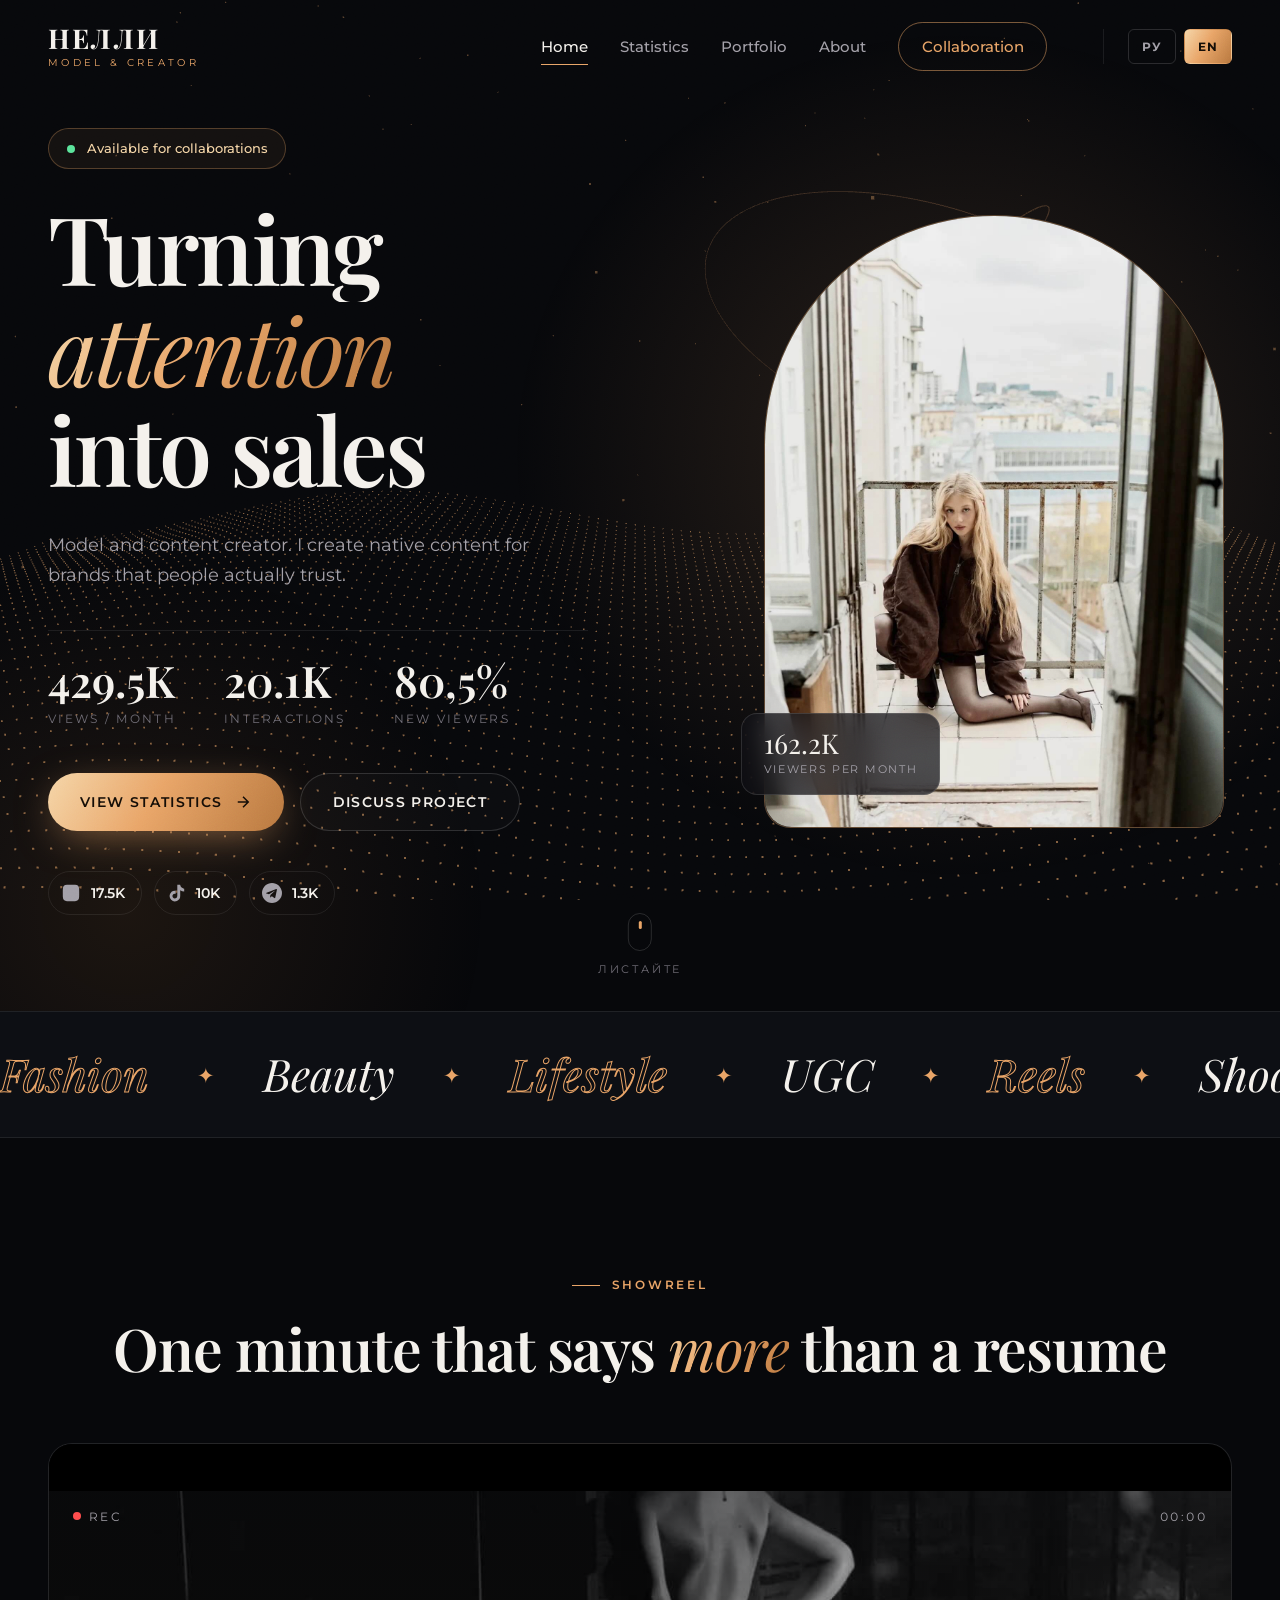
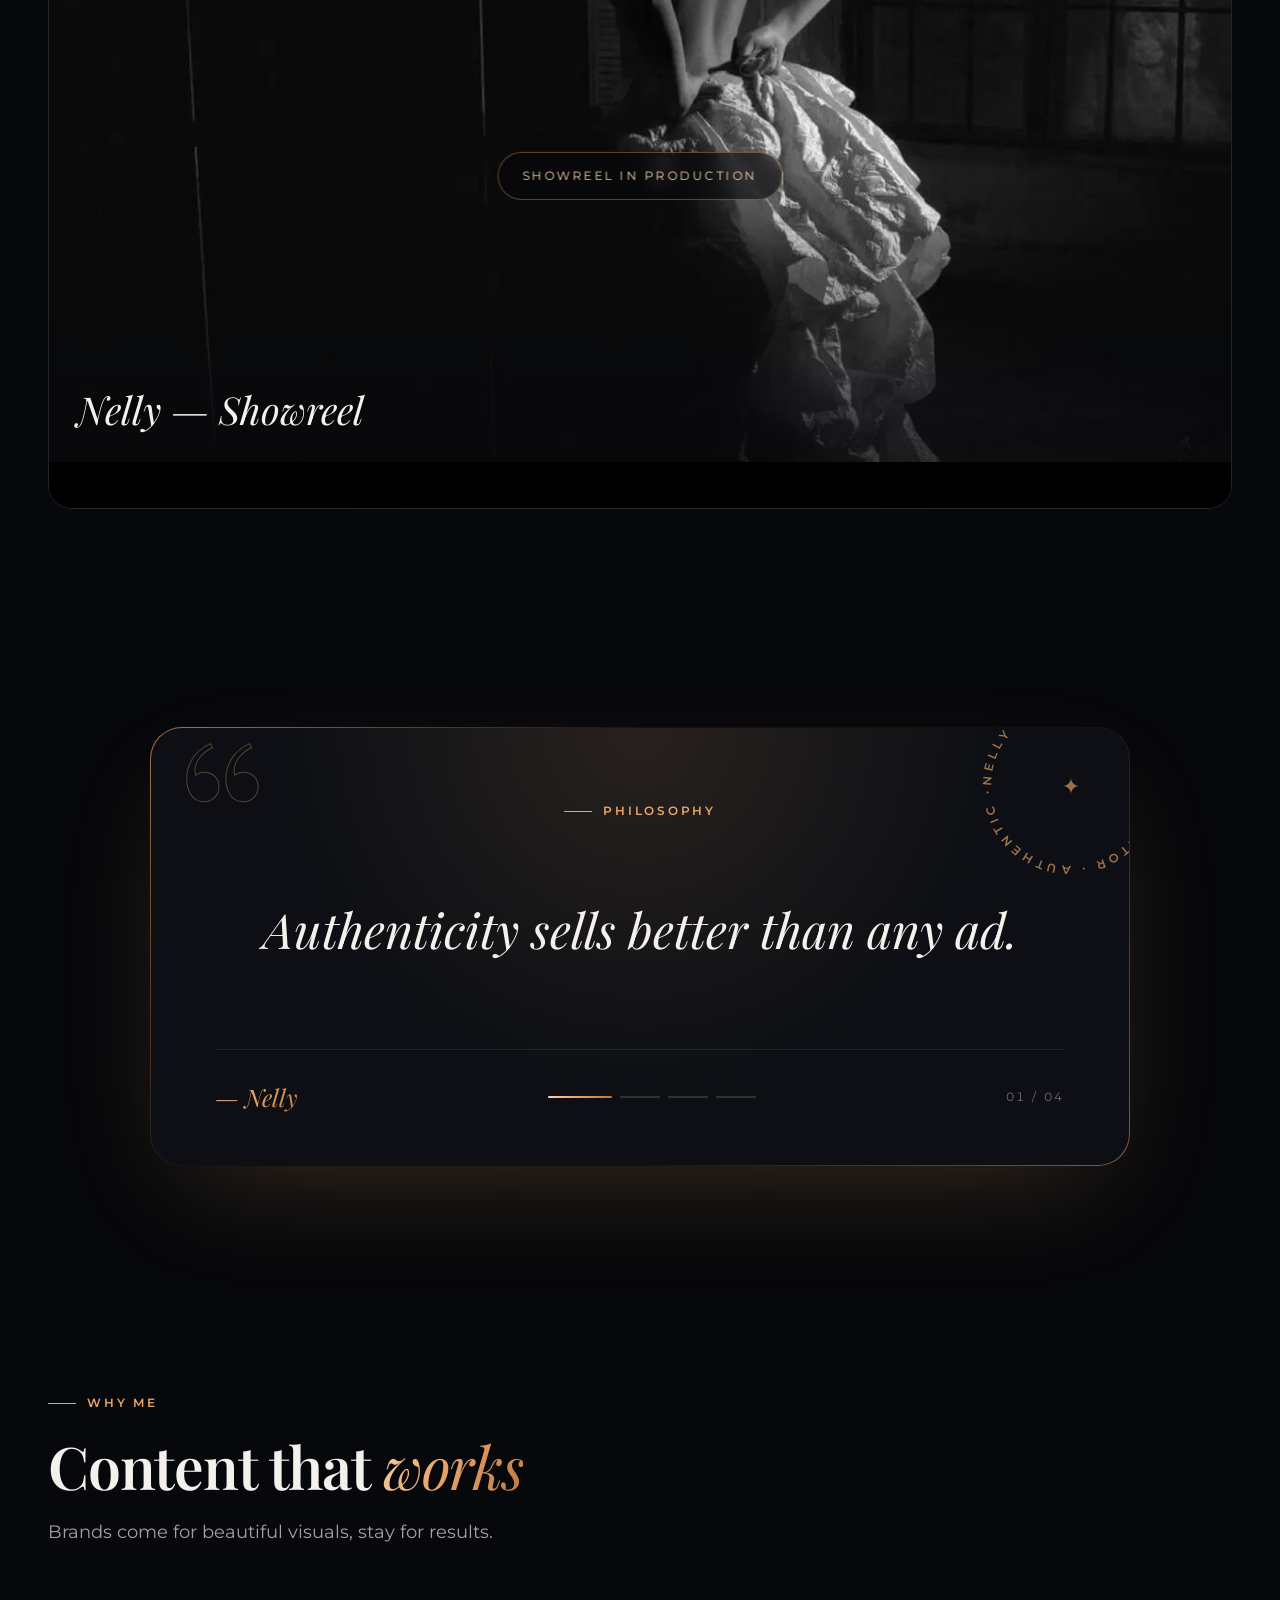
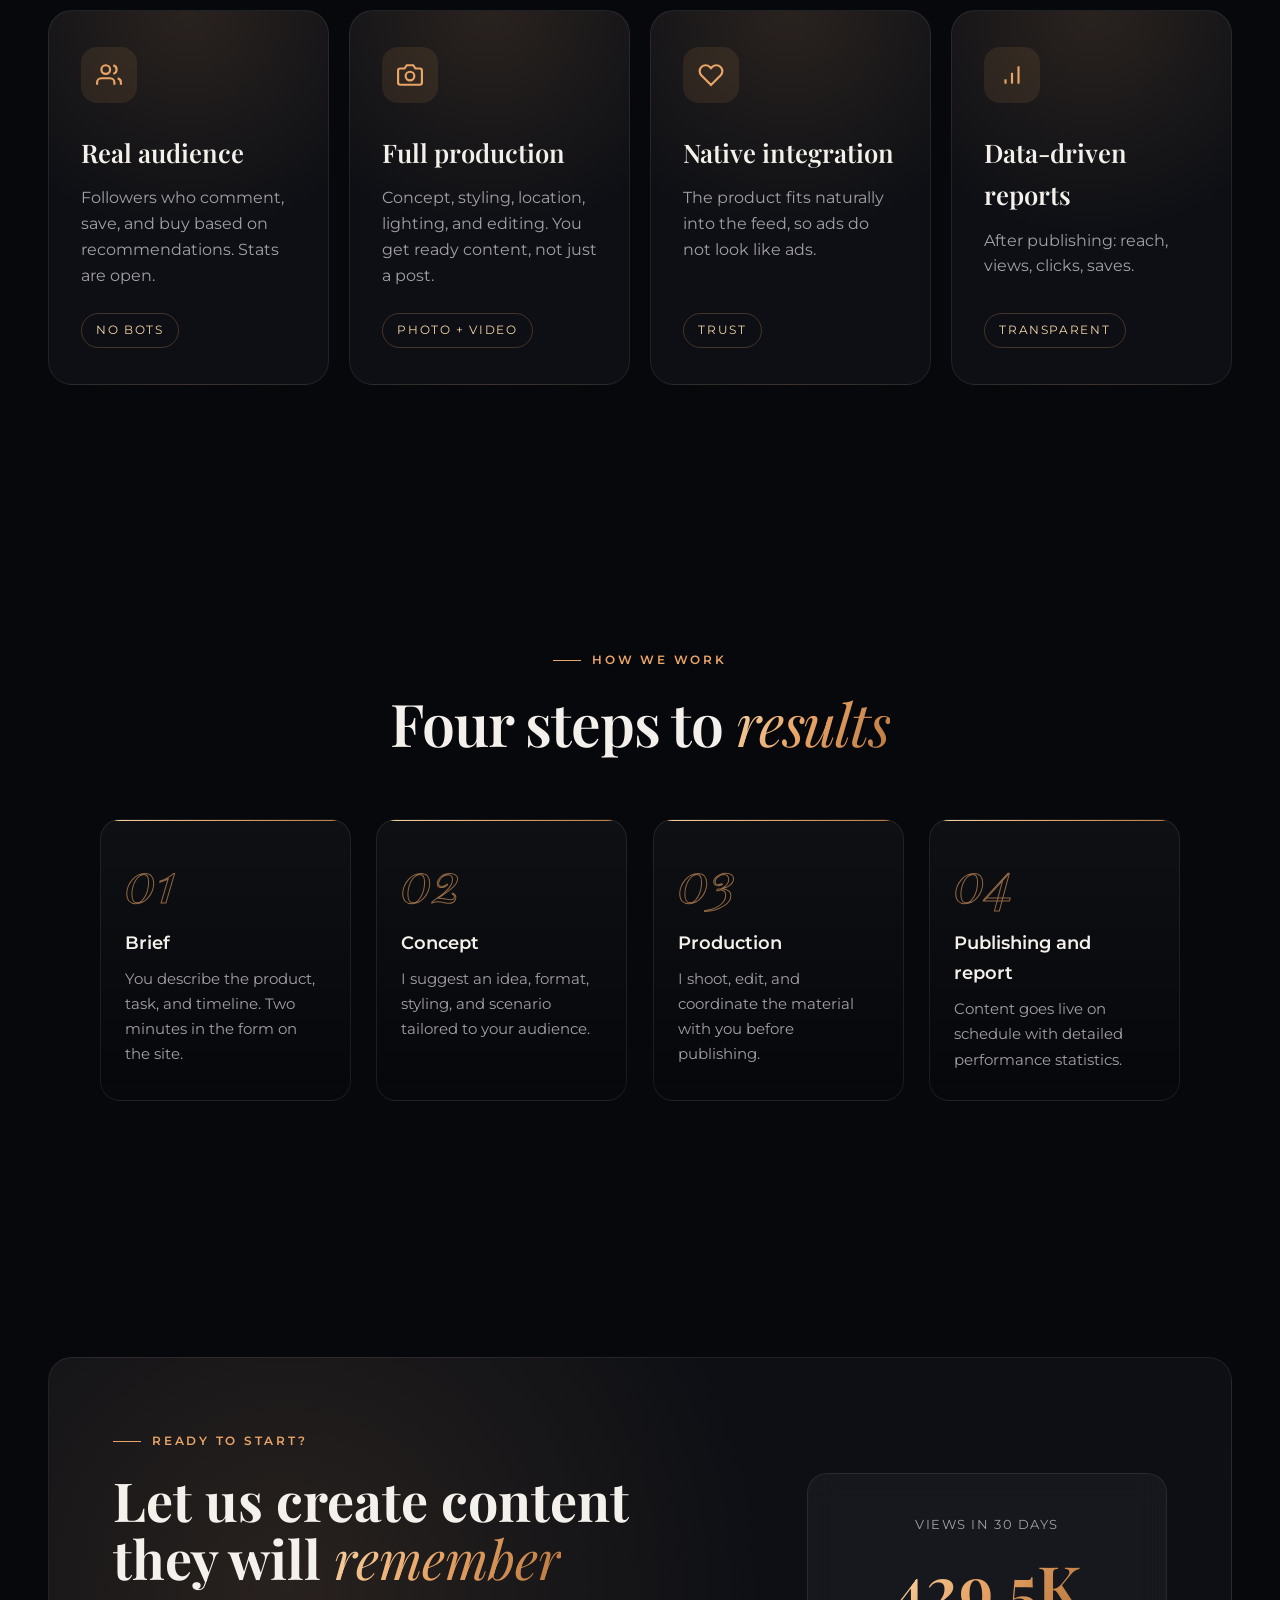
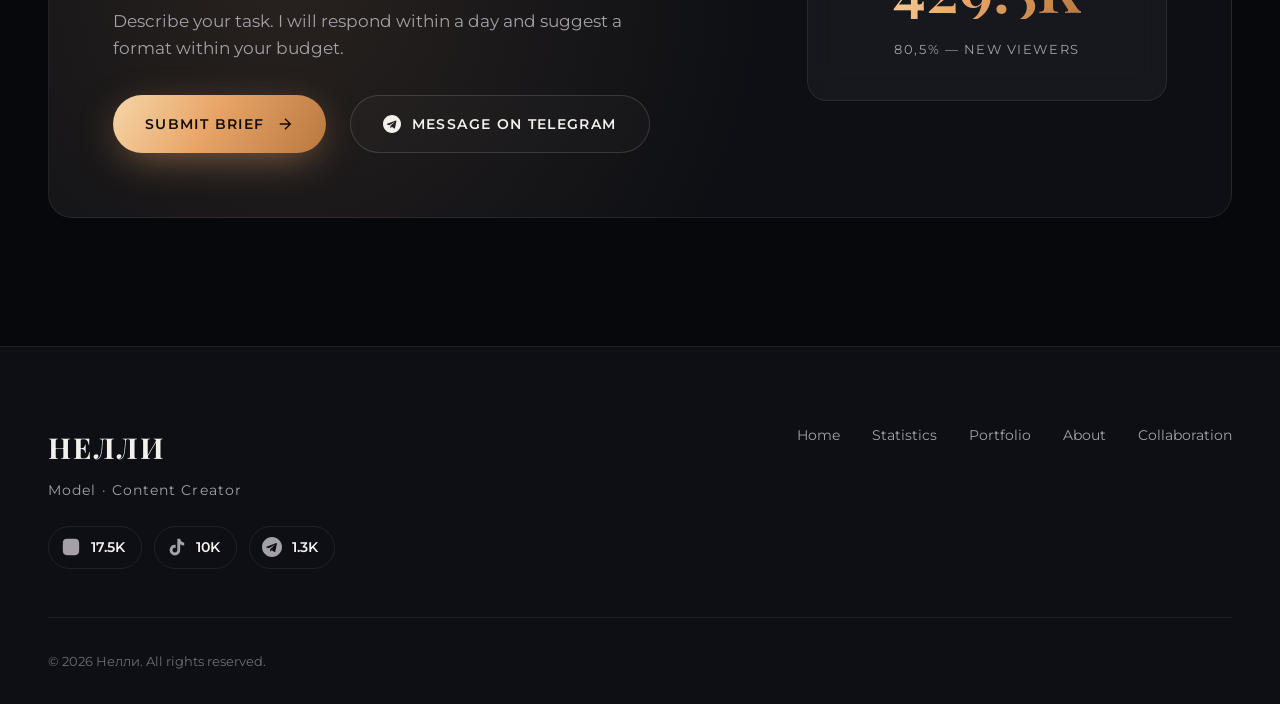
==== index.html @ 5d21e8a7 "Add files via upload" ====
<!DOCTYPE html>
<html lang="ru">
<head>
  <meta charset="UTF-8">
  <meta name="viewport" content="width=device-width, initial-scale=1.0">
<title>Нелли Вод (nelly_vod) — модель и контент-креатор</title>
  <meta name="description" content="Нелли Вод (@nelly_vod) — модель и контент-креатор. 429K просмотров в месяц. Рекламные интеграции, UGC и съёмки для брендов.">
  <link rel="canonical" href="https://nelly-vod.ru/">
  <meta property="og:type" content="website">
  <meta property="og:title" content="Нелли Вод — модель и контент-креатор">
  <meta property="og:description" content="Рекламные интеграции, UGC и съёмки для брендов. Статистика открыта.">
  <meta property="og:url" content="https://nelly-vod.ru/">
  <meta property="og:image" content="https://nelly-vod.ru/images/hero.jpg">
  <meta name="twitter:card" content="summary_large_image">
  <script type="application/ld+json">
  {
    "@context": "https://schema.org",
    "@type": "Person",
    "name": "Нелли Вод",
    "alternateName": ["Нелли", "Nelly Vod", "nelly_vod"],
    "jobTitle": "Модель и контент-креатор",
    "url": "https://nelly-vod.ru/",
    "image": "https://nelly-vod.ru/images/hero.jpg",
    "sameAs": [
      "https://www.instagram.com/nelly_vod",
      "https://www.tiktok.com/@nelly_vod",
      "https://t.me/nelly_vod"
    ]
  }
  </script>
  <!-- Страховка: если скрипты не загрузятся, сайт всё равно покажется через 4.5 сек -->
  <script>document.documentElement.classList.add('js');setTimeout(function(){if(!window.__ok)document.documentElement.classList.add('loaded','failsafe')},4500);</script>
  <link rel="preconnect" href="https://fonts.googleapis.com">
  <link rel="preconnect" href="https://fonts.gstatic.com" crossorigin>
  <link href="https://fonts.googleapis.com/css2?family=Montserrat:wght@300;400;500;600;700&family=Playfair+Display:ital,wght@0,400;0,600;0,700;1,400;1,600&display=swap" rel="stylesheet">
  <link rel="stylesheet" href="css/main.css">
  <!-- ЯНДЕКС.МЕТРИКА: вставь сюда код счётчика -->
  <script src="js/i18n.js"></script>
</head>
<body>
  <div class="preloader" aria-hidden="true">
    <div class="preloader-inner">
      <div class="preloader-logo">Nelly</div>
      <div class="preloader-bar"><span id="preloaderBar"></span></div>
      <div class="preloader-pct" id="preloaderPct">0%</div>
    </div>
  </div>
  <div class="cursor-dot"></div><div class="cursor-ring"></div>

  <header class="nav" id="nav">
    <a href="index.html" class="nav-logo"><span class="logo-main">НЕЛЛИ</span><span class="logo-sub">Model &amp; Creator</span></a>
    <nav class="nav-menu" id="navMenu" aria-label="Основное меню">
      <a href="index.html" class="nav-item active" data-i18n="nav_home">Главная</a>
      <a href="stats.html" class="nav-item" data-i18n="nav_stats">Статистика</a>
      <a href="portfolio.html" class="nav-item" data-i18n="nav_portfolio">Портфолио</a>
      <a href="about.html" class="nav-item" data-i18n="nav_about">Обо мне</a>
      <a href="contact.html" class="nav-item nav-item-cta" data-i18n="nav_collab">Сотрудничество</a>
      <div class="lang-switcher">
        <button class="lang-btn" data-lang="ru" aria-label="Русский">РУ</button>
        <button class="lang-btn" data-lang="en" aria-label="English">EN</button>
      </div>
    </nav>
    <button class="nav-toggle" id="navToggle" aria-label="Открыть меню" aria-expanded="false"><span></span><span></span><span></span></button>
  </header>

  <main>
    <!-- ПЕРВЫЙ ЭКРАН -->
    <section class="hero">
      <canvas id="webgl-canvas" class="hero-canvas" aria-hidden="true"></canvas>
      <div class="hero-glow" aria-hidden="true"></div>
      <div class="container hero-grid">
        <div class="hero-content">
          <div class="hero-label hero-anim" style="--d:.1s">
            <span class="pulse-dot"></span>
            <span data-i18n="hero_available">Открыта для коллабораций</span>
          </div>
          <h1 class="hero-title">
            <span class="line"><span data-i18n="hero_title_1">Превращаю</span></span>
            <span class="line"><span class="gradient-text italic" data-i18n="hero_title_2">внимание</span></span>
            <span class="line"><span data-i18n="hero_title_3">в продажи</span></span>
          </h1>
          <p class="hero-description hero-anim" style="--d:.45s">
            <span data-i18n="hero_desc">Модель и контент-креатор. Создаю нативный контент для брендов — такой, которому верят.</span>
          </p>
          <div class="hero-stats hero-anim" style="--d:.6s">
            <div class="hero-stat">
              <span class="hero-stat-value" data-value="insights.views" data-format="k">0</span>
              <span class="hero-stat-label" data-i18n="hero_stat_views">просмотров / мес</span>
            </div>
            <div class="hero-stat">
              <span class="hero-stat-value" data-value="insights.interactions" data-format="k">0</span>
              <span class="hero-stat-label" data-i18n="hero_stat_interactions">взаимодействий</span>
            </div>
            <div class="hero-stat">
              <span class="hero-stat-value" data-value="insights.nonFollowersPct" data-suffix="%">0</span>
              <span class="hero-stat-label" data-i18n="hero_stat_new">новых зрителей</span>
            </div>
          </div>
          <div class="hero-cta hero-anim" style="--d:.75s">
            <a href="stats.html" class="btn btn-primary magnetic" data-track="hero_stats">
              <span data-i18n="hero_btn_stats">Смотреть статистику</span>
              <span data-icon="arrow"></span>
            </a>
            <a href="contact.html" class="btn btn-outline magnetic" data-track="hero_contact">
              <span data-i18n="hero_btn_contact">Обсудить проект</span>
            </a>
          </div>
          <div class="hero-socials hero-anim" id="heroSocials" style="--d:.9s"></div>
        </div>

        <div class="hero-visual hero-anim" style="--d:.3s">
          <div class="portrait" data-tilt>
            <img class="portrait-img" src="images/hero.jpg" alt="Нелли — портрет" data-fallback fetchpriority="high">
            <div class="portrait-fallback" aria-hidden="true">N</div>
            <div class="portrait-badge glass">
              <span data-value="insights.viewers" data-format="k">0</span>
              <small data-i18n="hero_badge_viewers">зрителей за месяц</small>
            </div>
          </div>
        </div>
      </div>
      <a href="#showreel" class="scroll-indicator"><span class="mouse"><span class="wheel"></span></span>Листайте</a>
    </section>

    <!-- БЕГУЩАЯ СТРОКА -->
    <div class="marquee" aria-hidden="true">
      <div class="marquee-track">
        <span data-i18n="marquee_fashion">Fashion</span><span class="star">✦</span>
        <span data-i18n="marquee_beauty">Beauty</span><span class="star">✦</span>
        <span data-i18n="marquee_lifestyle">Lifestyle</span><span class="star">✦</span>
        <span data-i18n="marquee_ugc">UGC</span><span class="star">✦</span>
        <span data-i18n="marquee_reels">Reels</span><span class="star">✦</span>
        <span data-i18n="marquee_shoots">Съёмки</span><span class="star">✦</span>
        <!-- Дубль для бесшовной прокрутки -->
        <span data-i18n="marquee_fashion">Fashion</span><span class="star">✦</span>
        <span data-i18n="marquee_beauty">Beauty</span><span class="star">✦</span>
        <span data-i18n="marquee_lifestyle">Lifestyle</span><span class="star">✦</span>
        <span data-i18n="marquee_ugc">UGC</span><span class="star">✦</span>
        <span data-i18n="marquee_reels">Reels</span><span class="star">✦</span>
        <span data-i18n="marquee_shoots">Съёмки</span><span class="star">✦</span>
      </div>
    </div>

    <!-- ШОУРИЛ -->
    <section class="section showreel" id="showreel">
      <div class="container">
        <div class="section-header center reveal">
          <span class="section-tag" data-i18n="showreel_tag">Showreel</span>
          <h2 class="section-title">
            <span data-i18n="showreel_title">Минута, которая</span>
            <span class="gradient-text italic" data-i18n="showreel_title_highlight">говорит больше</span>
            <span data-i18n="showreel_title_end">резюме</span>
          </h2>
        </div>
        <div class="reel reveal" id="reel">
          <video class="reel-video" id="reelPreview" muted loop playsinline preload="metadata" poster="images/showreel-poster.jpg">
            <source src="images/showreel.mp4" type="video/mp4">
          </video>
          <div class="reel-slides" id="reelSlides" aria-hidden="true"></div>
          <div class="reel-shade" aria-hidden="true"></div>
          <div class="reel-caption" aria-hidden="true"><span class="reel-rec"><i></i>REC</span><span id="reelTime">00:00</span></div>
          <button class="reel-play" id="reelPlay" aria-label="Смотреть шоурил со звуком">
            <span class="reel-play-ring"></span>
            <svg viewBox="0 0 24 24" fill="currentColor"><path d="M8 5v14l11-7z"/></svg>
          </button>
          <span class="reel-soon" data-i18n="showreel_soon">Шоурил в монтаже</span>
          <div class="reel-title">Nelly — Showreel</div>
        </div>
      </div>
    </section>

    <!-- ФИЛОСОФИЯ -->
    <section class="section manifest" id="manifest">
      <div class="container reveal">
        <div class="manifest-card">
          <svg class="manifest-ring" viewBox="0 0 200 200" aria-hidden="true">
            <defs><path id="ringPath" d="M100,100 m-80,0 a80,80 0 1,1 160,0 a80,80 0 1,1 -160,0"/></defs>
            <text><textPath href="#ringPath" textLength="500" lengthAdjust="spacing">NELLY · MODEL · CONTENT CREATOR · AUTHENTIC · </textPath></text>
            <text x="100" y="108" text-anchor="middle" style="font-size:22px;letter-spacing:0">✦</text>
          </svg>
          <span class="manifest-mark" aria-hidden="true">“</span>
          <span class="section-tag" data-i18n="manifest_tag">Философия</span>
          <blockquote class="manifest-quote" id="quoteRotator" aria-live="polite"></blockquote>
          <div class="manifest-foot">
            <span class="manifest-sign">— Nelly</span>
            <div class="quote-dots" id="quoteDots"></div>
            <span class="manifest-counter" id="quoteCounter">01 / 04</span>
          </div>
        </div>
      </div>
    </section>

    <!-- ПРЕИМУЩЕСТВА -->
    <section class="section">
      <div class="container">
        <div class="section-header reveal">
          <span class="section-tag" data-i18n="features_tag">Почему я</span>
          <h2 class="section-title">
            <span data-i18n="features_title">Контент, который</span>
            <span class="gradient-text italic" data-i18n="features_title_highlight">работает</span>
          </h2>
          <p class="section-sub" data-i18n="features_subtitle">Бренды приходят за красивой картинкой, а остаются за результатом.</p>
        </div>
        <div class="features-grid reveal">
          <article class="feature-card" data-tilt>
            <div class="feature-icon" data-icon="users"></div>
            <h3 class="feature-title" data-i18n="feature1_title">Живая аудитория</h3>
            <p class="feature-desc" data-i18n="feature1_desc">Подписчики, которые комментируют, сохраняют и покупают по рекомендациям. Статистика открыта.</p>
            <span class="feature-tag" data-i18n="feature1_tag">Без накруток</span>
          </article>
          <article class="feature-card" data-tilt>
            <div class="feature-icon" data-icon="camera"></div>
            <h3 class="feature-title" data-i18n="feature2_title">Съёмка под ключ</h3>
            <p class="feature-desc" data-i18n="feature2_desc">Идея, образ, локация, свет и монтаж. Вы получаете готовый контент, а не просто публикацию.</p>
            <span class="feature-tag" data-i18n="feature2_tag">Фото + видео</span>
          </article>
          <article class="feature-card" data-tilt>
            <div class="feature-icon" data-icon="heart"></div>
            <h3 class="feature-title" data-i18n="feature3_title">Нативная подача</h3>
            <p class="feature-desc" data-i18n="feature3_desc">Продукт встраивается в ленту естественно, поэтому реклама не выглядит рекламой.</p>
            <span class="feature-tag" data-i18n="feature3_tag">Доверие</span>
          </article>
          <article class="feature-card" data-tilt>
            <div class="feature-icon" data-icon="chart"></div>
            <h3 class="feature-title" data-i18n="feature4_title">Отчёт в цифрах</h3>
            <p class="feature-desc" data-i18n="feature4_desc">После публикации — статистика: охваты, просмотры, переходы, сохранения.</p>
            <span class="feature-tag" data-i18n="feature4_tag">Прозрачно</span>
          </article>
        </div>
      </div>
    </section>

    <!-- КАК МЫ РАБОТАЕМ -->
    <section class="section process" id="process">
      <div class="container">
        <div class="section-header reveal">
          <span class="section-tag" data-i18n="process_tag">Как мы работаем</span>
          <h2 class="section-title">
            <span data-i18n="process_title">Четыре шага до</span>
            <span class="gradient-text italic" data-i18n="process_title_highlight">результата</span>
          </h2>
        </div>
        <div class="process-grid reveal">
          <div class="step">
            <div class="step-num">01</div>
            <h3 data-i18n="step1_title">Бриф</h3>
            <p data-i18n="step1_desc">Вы рассказываете о продукте, задаче и сроках. Две минуты в форме на сайте.</p>
          </div>
          <div class="step">
            <div class="step-num">02</div>
            <h3 data-i18n="step2_title">Концепция</h3>
            <p data-i18n="step2_desc">Предлагаю идею, формат, образ и сценарий под вашу аудиторию.</p>
          </div>
          <div class="step">
            <div class="step-num">03</div>
            <h3 data-i18n="step3_title">Съёмка</h3>
            <p data-i18n="step3_desc">Снимаю, монтирую и согласовываю материал с вами до публикации.</p>
          </div>
          <div class="step">
            <div class="step-num">04</div>
            <h3 data-i18n="step4_title">Публикация и отчёт</h3>
            <p data-i18n="step4_desc">Выход контента по графику и подробная статистика по итогам.</p>
          </div>
        </div>
      </div>
    </section>

    <!-- ПРИЗЫВ К ДЕЙСТВИЮ -->
    <section class="section">
      <div class="container">
        <div class="cta-card reveal">
          <div>
            <span class="section-tag" data-i18n="cta_tag">Готовы начать?</span>
            <h2 class="cta-title">
              <span data-i18n="cta_title">Создадим контент,<br>который</span>
              <span class="gradient-text italic" data-i18n="cta_title_highlight">запомнят</span>
            </h2>
            <p class="cta-text" data-i18n="cta_text">Опишите задачу — отвечу в течение дня и предложу формат под ваш бюджет.</p>
            <div class="cta-buttons">
              <a href="contact.html" class="btn btn-primary magnetic" data-track="cta_contact">
                <span data-i18n="cta_btn_brief">Заполнить бриф</span>
                <span data-icon="arrow"></span>
              </a>
              <a data-link="tgDm" target="_blank" rel="noopener" class="btn btn-outline magnetic" data-track="contact_telegram">
                <span data-icon="telegram"></span>
                <span data-i18n="cta_btn_telegram">Написать в Telegram</span>
              </a>
            </div>
          </div>
          <div class="floating-card glass">
            <small data-i18n="cta_views">Просмотры за 30 дней</small>
            <strong class="gradient-text" data-value="insights.views" data-format="k">0</strong>
            <small><span data-value="insights.nonFollowersPct" data-suffix="%"></span> — <span data-i18n="cta_new_viewers">новые зрители</span></small>
          </div>
        </div>
      </div>
    </section>
  </main>

  <footer class="footer">
    <div class="container">
      <div class="footer-top">
        <div>
          <div class="footer-logo">НЕЛЛИ</div>
          <p class="footer-tagline" data-i18n="footer_tagline">Модель · Контент-креатор</p>
          <div class="footer-socials" id="footerSocials"></div>
        </div>
        <nav class="footer-nav" aria-label="Нижнее меню">
          <a href="index.html" data-i18n="nav_home">Главная</a>
          <a href="stats.html" data-i18n="nav_stats">Статистика</a>
          <a href="portfolio.html" data-i18n="nav_portfolio">Портфолио</a>
          <a href="about.html" data-i18n="nav_about">Обо мне</a>
          <a href="contact.html" data-i18n="nav_collab">Сотрудничество</a>
        </nav>
      </div>
      <div class="footer-bottom">
        <span>© <span id="year"></span> Нелли. <span data-i18n="footer_rights">Все права защищены</span>.</span>
      </div>
    </div>
  </footer>

  <script src="js/vendor/three.min.js"></script>
  <script src="js/vendor/gsap.min.js"></script>
  <script src="js/data.js"></script>
  <script src="js/main.js"></script>
  <script src="js/showreel.js"></script>
  <script src="js/mobile-fx.js"></script>
  <script src="js/fx3d.js"></script>
</body>
</html>
---- css/main.css ----
/* ================================================================
   css/main.css — общий стиль всех страниц
   ================================================================ */
:root{
  --bg:#07080B; --bg-2:#0D0F14; --bg-3:#151821;
  --line:rgba(255,255,255,.08); --line-2:rgba(255,255,255,.14);
  --gold:#E9A568; --gold-light:#F5D6A8; --gold-dark:#B9783F;
  --grad:linear-gradient(120deg,#F5D6A8 0%,#E9A568 45%,#B9783F 100%);
  --text:#F4F1EC; --muted:#A3A0A8; --dim:#6F6C75;
  --ff-display:'Playfair Display',Georgia,serif;
  --ff-body:'Montserrat',system-ui,-apple-system,'Segoe UI',sans-serif;
  --ease:cubic-bezier(.22,1,.36,1);
  --radius:24px; --container:1280px;
  --pad:clamp(1.25rem,4vw,3rem);
}

/* ---------- База ---------- */
*,*::before,*::after{margin:0;padding:0;box-sizing:border-box}
[hidden]{display:none!important}
html{scroll-behavior:smooth;-webkit-text-size-adjust:100%}
body{font-family:var(--ff-body);font-size:1.0625rem;line-height:1.65;color:var(--text);background:var(--bg);overflow-x:hidden;-webkit-font-smoothing:antialiased}
/* киношное зерно поверх всего сайта */
body::after{content:'';position:fixed;inset:0;z-index:9000;pointer-events:none;opacity:.07;mix-blend-mode:overlay;
  background-image:url("data:image/svg+xml,%3Csvg xmlns='http://www.w3.org/2000/svg' width='160' height='160'%3E%3Cfilter id='n'%3E%3CfeTurbulence type='fractalNoise' baseFrequency='.9' numOctaves='3' stitchTiles='stitch'/%3E%3C/filter%3E%3Crect width='100%25' height='100%25' filter='url(%23n)'/%3E%3C/svg%3E")}
img{display:block;max-width:100%}
a{color:inherit;text-decoration:none}
button,input,select,textarea{font:inherit;color:inherit}
button{background:none;border:0;cursor:pointer}
::selection{background:var(--gold);color:#120c06}
:focus-visible{outline:2px solid var(--gold);outline-offset:3px;border-radius:6px}

.container{width:min(100% - var(--pad)*2,var(--container));margin-inline:auto}
.gradient-text{background:var(--grad);-webkit-background-clip:text;background-clip:text;color:transparent}
.italic{font-style:italic;font-weight:400}
.glass{background:linear-gradient(160deg,rgba(255,255,255,.055),rgba(255,255,255,.015));border:1px solid var(--line);border-radius:var(--radius);backdrop-filter:blur(14px);-webkit-backdrop-filter:blur(14px)}
section{position:relative}
.section{padding:clamp(5rem,10vw,9rem) 0}
.section-header{margin-bottom:clamp(2.5rem,5vw,4rem)}
.section-header.center{text-align:center}
.section-header.center .section-sub{margin-inline:auto}
.section-tag{display:inline-flex;align-items:center;gap:.7rem;font-size:.78rem;font-weight:600;letter-spacing:.22em;text-transform:uppercase;color:var(--gold);margin-bottom:1.25rem}
.section-tag::before{content:'';width:28px;height:1px;background:var(--gold)}
.section-title{font-family:var(--ff-display);font-weight:600;font-size:clamp(2.3rem,4.6vw,4.2rem);line-height:1.08;letter-spacing:-.02em;margin-bottom:1.25rem}
.section-sub{color:var(--muted);max-width:620px;font-size:1.1rem}

/* ---------- Появление при скролле ---------- */
.js .reveal{opacity:0;transform:translateY(40px)}
.js .reveal.visible,.failsafe .reveal{opacity:1;transform:none;transition:opacity 1.1s var(--ease),transform 1.1s var(--ease);transition-delay:var(--d,0s)}

/* ---------- Прелоадер ---------- */
.preloader{position:fixed;inset:0;z-index:10000;display:grid;place-items:center;background:var(--bg);transition:opacity .8s var(--ease),visibility .8s;animation:preloaderOut .8s 5s forwards}
.loaded .preloader{opacity:0;visibility:hidden;pointer-events:none}
@keyframes preloaderOut{to{opacity:0;visibility:hidden}}
.preloader-inner{text-align:center}
.preloader-logo{font-family:var(--ff-display);font-style:italic;font-size:clamp(3rem,8vw,5.5rem);letter-spacing:.12em;background:var(--grad);-webkit-background-clip:text;background-clip:text;color:transparent;animation:breathe 2s ease-in-out infinite}
@keyframes breathe{50%{opacity:.6;letter-spacing:.18em}}
.preloader-bar{width:min(260px,70vw);height:1px;background:var(--line-2);margin:1.5rem auto 1rem;overflow:hidden}
.preloader-bar span{display:block;height:100%;background:var(--grad);transform:scaleX(0);transform-origin:left}
.preloader-pct{font-size:.8rem;letter-spacing:.3em;color:var(--muted)}

/* ---------- Курсор ---------- */
.cursor-dot,.cursor-ring{position:fixed;top:0;left:0;z-index:9500;pointer-events:none;border-radius:50%;display:none}
.has-cursor .cursor-dot,.has-cursor .cursor-ring{display:block}
.has-cursor,.has-cursor a,.has-cursor button,.has-cursor summary{cursor:none}
.has-cursor input,.has-cursor textarea{cursor:text}
.cursor-dot{width:6px;height:6px;margin:-3px 0 0 -3px;background:var(--gold)}
.cursor-ring{width:38px;height:38px;margin:-19px 0 0 -19px;border:1px solid rgba(233,165,104,.6);transition:width .3s var(--ease),height .3s var(--ease),margin .3s var(--ease),background .3s}
.cursor-ring.hover{width:70px;height:70px;margin:-35px 0 0 -35px;background:rgba(233,165,104,.08)}

/* ---------- Навигация ---------- */
.nav{position:fixed;inset:0 0 auto;z-index:1000;display:flex;align-items:center;justify-content:space-between;padding:1.4rem var(--pad);border-bottom:1px solid transparent;transition:padding .4s var(--ease),background .4s,border-color .4s}
.nav.scrolled{padding-block:.9rem;background:rgba(7,8,11,.72);backdrop-filter:blur(18px) saturate(140%);-webkit-backdrop-filter:blur(18px) saturate(140%);border-color:var(--line)}
.nav.menu-open{backdrop-filter:none;-webkit-backdrop-filter:none;background:transparent}
.nav-logo{display:flex;flex-direction:column;line-height:1;position:relative;z-index:1001}
.logo-main{font-family:var(--ff-display);font-size:1.7rem;font-weight:700;letter-spacing:.08em}
.logo-sub{font-size:.65rem;letter-spacing:.32em;text-transform:uppercase;color:var(--gold);margin-top:.35rem}
.nav-menu{display:flex;align-items:center;gap:clamp(1.25rem,2.5vw,2.5rem)}
.nav-item{position:relative;font-size:.92rem;font-weight:500;color:var(--muted);transition:color .3s}
.nav-item::after{content:'';position:absolute;left:0;bottom:-6px;width:100%;height:1px;background:var(--gold);transform:scaleX(0);transform-origin:right;transition:transform .5s var(--ease)}
.nav-item:hover,.nav-item.active{color:var(--text)}
.nav-item:hover::after,.nav-item.active::after{transform:scaleX(1);transform-origin:left}
.nav-item-cta{padding:.7rem 1.4rem;border:1px solid rgba(233,165,104,.5);border-radius:999px;color:var(--gold)}
.nav-item-cta::after{display:none}
.nav-item-cta:hover,.nav-item-cta.active{background:var(--gold);color:#120c06}
.nav-toggle{display:none;position:relative;z-index:1001;width:44px;height:44px;flex-direction:column;justify-content:center;align-items:center;gap:6px}
.nav-toggle span{width:26px;height:1.5px;background:var(--text);transition:transform .4s var(--ease),opacity .3s}
.nav-toggle.active span:nth-child(1){transform:translateY(7.5px) rotate(45deg)}
.nav-toggle.active span:nth-child(2){opacity:0}
.nav-toggle.active span:nth-child(3){transform:translateY(-7.5px) rotate(-45deg)}

/* ---------- Кнопки ---------- */
.btn{position:relative;display:inline-flex;align-items:center;justify-content:center;gap:.7rem;padding:1.05rem 2rem;border-radius:999px;font-size:.85rem;font-weight:600;letter-spacing:.1em;text-transform:uppercase;overflow:hidden;white-space:nowrap;transition:transform .35s var(--ease),box-shadow .35s,background .35s,border-color .35s,color .35s}
.btn [data-icon]{display:inline-flex;transition:transform .35s var(--ease)}
.btn [data-icon] svg{width:18px;height:18px}
.btn:hover [data-icon="arrow"]{transform:translateX(4px)}
.btn-primary{background:var(--grad);color:#140d06;box-shadow:0 10px 40px -10px rgba(233,165,104,.6)}
.btn-primary::after{content:'';position:absolute;inset:0;background:linear-gradient(110deg,transparent 30%,rgba(255,255,255,.55) 50%,transparent 70%);transform:translateX(-120%);transition:transform .9s var(--ease)}
.btn-primary:hover::after{transform:translateX(120%)}
.btn-primary:hover{box-shadow:0 18px 50px -12px rgba(233,165,104,.85)}
.btn-outline{border:1px solid var(--line-2);color:var(--text);background:rgba(255,255,255,.02)}
.btn-outline:hover{border-color:var(--gold);color:var(--gold)}

/* ---------- Hero ---------- */
.hero{min-height:100svh;display:flex;align-items:center;padding:8rem 0 6rem;overflow:hidden}
.hero-canvas{position:absolute;inset:0;width:100%;height:100%;z-index:0}
.hero-glow{position:absolute;inset:0;z-index:0;pointer-events:none;background:radial-gradient(50% 60% at 75% 45%,rgba(233,165,104,.16),transparent 70%),radial-gradient(40% 50% at 10% 90%,rgba(185,120,63,.12),transparent 70%)}
.hero-grid{position:relative;z-index:2;display:grid;grid-template-columns:1.15fr .85fr;gap:clamp(2rem,5vw,5rem);align-items:center}
.hero-label{display:inline-flex;align-items:center;gap:.75rem;padding:.55rem 1.1rem;border:1px solid rgba(233,165,104,.3);border-radius:999px;background:rgba(233,165,104,.06);font-size:.82rem;font-weight:500;color:var(--gold-light);margin-bottom:2rem}
.pulse-dot{width:8px;height:8px;border-radius:50%;background:#5BE49B;animation:ping 2s infinite}
@keyframes ping{0%{box-shadow:0 0 0 0 rgba(91,228,155,.6)}70%,100%{box-shadow:0 0 0 10px rgba(91,228,155,0)}}
.hero-title{font-family:var(--ff-display);font-weight:600;font-size:clamp(3.2rem,7.4vw,7.2rem);line-height:.98;letter-spacing:-.03em;margin-bottom:1.75rem}
.hero-title .line{display:block;overflow:hidden;padding-bottom:.08em}
.hero-title .line>span{display:inline-block}
.js .hero-title .line>span{transform:translateY(110%)}
.loaded .hero-title .line>span{transform:none;transition:transform 1.3s var(--ease)}
.loaded .hero-title .line:nth-child(2)>span{transition-delay:.12s}
.loaded .hero-title .line:nth-child(3)>span{transition-delay:.24s}
.js .hero-anim{opacity:0;transform:translateY(24px)}
.loaded .hero-anim{opacity:1;transform:none;transition:opacity 1.1s var(--ease) var(--d,.4s),transform 1.1s var(--ease) var(--d,.4s)}
.hero-description{font-size:clamp(1.05rem,1.4vw,1.25rem);color:var(--muted);max-width:540px;margin-bottom:2.5rem}
.hero-stats{display:flex;gap:clamp(1.5rem,4vw,3rem);max-width:540px;margin-bottom:2.75rem;padding-top:1.75rem;border-top:1px solid var(--line)}
.hero-stat{display:flex;flex-direction:column}
.hero-stat-value{font-family:var(--ff-display);font-size:clamp(2rem,3.4vw,2.8rem);font-weight:600;line-height:1}
.hero-stat-label{font-size:.72rem;letter-spacing:.2em;text-transform:uppercase;color:var(--dim);margin-top:.5rem}
.hero-cta{display:flex;flex-wrap:wrap;gap:1rem;margin-bottom:2.5rem}
.hero-socials,.footer-socials{display:flex;flex-wrap:wrap;gap:.75rem}
.social-link{display:inline-flex;align-items:center;gap:.6rem;padding:.6rem 1rem .6rem .75rem;border:1px solid var(--line);border-radius:999px;font-size:.85rem;color:var(--muted);transition:border-color .35s,color .35s,transform .35s var(--ease)}
.social-link [data-icon]{display:inline-flex}
.social-link [data-icon] svg{width:20px;height:20px}
.social-link b{font-weight:600;color:var(--text)}
.social-link:hover{border-color:var(--gold);color:var(--gold);transform:translateY(-3px)}

.hero-visual{display:flex;justify-content:center}
@keyframes float{50%{transform:translateY(-12px)}}
.scroll-indicator{position:absolute;left:50%;bottom:2rem;z-index:2;transform:translateX(-50%);display:flex;flex-direction:column;align-items:center;gap:.6rem;font-size:.7rem;letter-spacing:.25em;text-transform:uppercase;color:var(--dim)}
.mouse{width:24px;height:38px;border:1.5px solid var(--line-2);border-radius:14px;display:flex;justify-content:center;padding-top:7px}
.wheel{width:3px;height:8px;border-radius:2px;background:var(--gold);animation:wheel 1.8s var(--ease) infinite}
@keyframes wheel{0%{opacity:0;transform:translateY(-4px)}40%{opacity:1}100%{opacity:0;transform:translateY(10px)}}

/* ---------- Бегущая строка ---------- */
.marquee{overflow:hidden;border-block:1px solid var(--line);padding:1.6rem 0;background:var(--bg-2)}
.marquee-track{display:flex;align-items:center;width:max-content;animation:marquee 40s linear infinite}
.marquee-track span{padding-right:3rem;font-family:var(--ff-display);font-size:clamp(1.8rem,3.5vw,3rem);font-style:italic;white-space:nowrap}
.marquee-track span:nth-child(4n+1){-webkit-text-stroke:1px var(--gold);color:transparent}
.marquee-track .star{color:var(--gold);font-style:normal;font-size:1.3rem}
@keyframes marquee{to{transform:translateX(-50%)}}

/* ---------- Цитаты ---------- */
.manifest{text-align:center}
.manifest .section-tag{justify-content:center}
.manifest-quote{font-family:var(--ff-display);font-style:italic;font-size:clamp(2rem,4.8vw,4.4rem);line-height:1.15;max-width:1000px;min-height:2.4em;margin:0 auto 2.5rem;transition:opacity .45s,filter .45s,transform .45s var(--ease)}
.manifest-quote.swap{opacity:0!important;filter:blur(8px)}
.quote-dots{display:flex;justify-content:center;gap:.6rem}
.quote-dots button{width:28px;height:23px;padding:10px 0;background:var(--line-2);background-clip:content-box;border-radius:2px;transition:width .3s,background-color .3s}
.quote-dots button.active{width:48px;background-color:var(--gold)}

/* ---------- Карточки преимуществ ---------- */
.features-grid{display:grid;grid-template-columns:repeat(auto-fit,minmax(260px,1fr));gap:1.25rem}
.feature-card{position:relative;display:flex;flex-direction:column;min-height:320px;padding:2.25rem 2rem;border-radius:var(--radius);border:1px solid var(--line);background:radial-gradient(500px circle at var(--mx,50%) var(--my,0%),rgba(233,165,104,.13),transparent 45%),var(--bg-2);transform-style:preserve-3d;transition:transform .25s ease-out,border-color .4s}
.feature-card:hover{border-color:rgba(233,165,104,.35)}
.feature-icon{width:56px;height:56px;display:grid;place-items:center;border-radius:16px;background:rgba(233,165,104,.1);color:var(--gold);margin-bottom:1.75rem;transform:translateZ(40px)}
.feature-icon svg{width:26px;height:26px}
.feature-title{font-family:var(--ff-display);font-size:1.6rem;font-weight:600;margin-bottom:.75rem;transform:translateZ(25px)}
.feature-desc{color:var(--muted);font-size:.98rem;margin-bottom:1.5rem}
.feature-tag{margin-top:auto;align-self:flex-start;padding:.45rem .9rem;border:1px solid rgba(233,165,104,.25);border-radius:999px;font-size:.72rem;letter-spacing:.14em;text-transform:uppercase;color:var(--gold-light)}

/* ---------- Процесс ---------- */
.process-grid{display:grid;grid-template-columns:repeat(auto-fit,minmax(220px,1fr));column-gap:2rem;row-gap:3rem}
.step{position:relative;padding-top:2.25rem;border-top:1px solid var(--line)}
.step::before{content:'';position:absolute;top:-1px;left:0;width:0;height:1px;background:var(--grad);transition:width 1.6s var(--ease) .3s}
.visible .step::before,.failsafe .step::before{width:100%}
.step-num{font-family:var(--ff-display);font-size:3.5rem;font-style:italic;line-height:1;color:transparent;-webkit-text-stroke:1px rgba(233,165,104,.6);margin-bottom:1.25rem}
.step h3{font-size:1.15rem;font-weight:600;margin-bottom:.5rem}
.step p{color:var(--muted);font-size:.95rem}



    /* ---------- CTA ---------- */
.cta-card{display:grid;grid-template-columns:1.2fr .8fr;gap:clamp(2rem,5vw,5rem);border-radius:var(--radius);border:1px solid var(--line);background:radial-gradient(800px circle at 20% 50%,rgba(233,165,104,.12),transparent 60%),var(--bg-2)}
.cta-title{font-family:var(--ff-display);font-size:clamp(2rem,4.2vw,3.8rem);line-height:1.08;margin-bottom:1.25rem}
.cta-text{color:var(--muted);font-size:1.05rem;margin-bottom:2rem;max-width:520px}
.floating-card{
  position:relative;
  text-align:center;
  padding:2.25rem 2rem;
  display:flex;
  flex-direction:column;
  gap:.35rem;
  border-radius:20px;
  background:rgba(255,255,255,.04);
  border:1px solid var(--line);
  min-width:240px;
}
.floating-card small{display:block;font-size:.8rem;letter-spacing:.12em;text-transform:uppercase;color:var(--muted)}
.floating-card strong{display:block;font-family:var(--ff-display);font-size:4rem;font-weight:600;line-height:1;margin:.75rem 0}

/* ---------- Footer ---------- */
.footer{padding:clamp(3rem,6vw,5rem) 0 2rem;border-top:1px solid var(--line);background:var(--bg-2)}
.footer-top{display:flex;justify-content:space-between;gap:3rem;margin-bottom:3rem}
.footer-logo{font-family:var(--ff-display);font-size:1.8rem;font-weight:700;letter-spacing:.08em;margin-bottom:.5rem}
.footer-tagline{font-size:.85rem;letter-spacing:.08em;color:var(--muted);margin-bottom:1.5rem}
.footer-nav{display:flex;flex-wrap:wrap;gap:.8rem 2rem}
.footer-nav a{font-size:.9rem;color:var(--muted);transition:color .3s}
.footer-nav a:hover{color:var(--text)}
.footer-bottom{padding-top:2rem;border-top:1px solid var(--line);display:flex;justify-content:space-between;flex-wrap:wrap;gap:1rem;font-size:.84rem;color:var(--dim)}
.footer-bottom a{color:var(--muted);transition:color .3s}
.footer-bottom a:hover{color:var(--gold)}

/* ---------- Адаптив ---------- */
@media (max-width:1024px){
  .hero-grid{grid-template-columns:1fr;text-align:center}
  .hero-content{order:2}
  .hero-visual{order:1;margin-bottom:3rem}
  .hero-label{justify-content:center;margin-inline:auto}
  .hero-description,.hero-stats{margin-inline:auto}
  .hero-cta,.hero-socials{justify-content:center}
  .cta-card{grid-template-columns:1fr;text-align:center;gap:3rem}
  .cta-text{margin-inline:auto}
  
}
@media (max-width:768px){
  .nav-menu{position:fixed;top:0;right:0;bottom:0;z-index:1000;flex-direction:column;justify-content:center;padding:3rem;background:rgba(7,8,11,.98);backdrop-filter:blur(40px);-webkit-backdrop-filter:blur(40px);border-left:1px solid var(--line);width:min(320px,85vw);transform:translateX(100%);transition:transform .5s var(--ease)}
  .nav.menu-open .nav-menu{transform:translateX(0)}
  .nav-item{font-size:1.3rem}
  .nav-toggle{display:flex}
  .portrait-badge{left:50%;bottom:3%;transform:translateX(-50%)}
  .scroll-indicator{display:none}
  .footer-top{flex-direction:column;gap:2rem}
  .footer-bottom{flex-direction:column;text-align:center}
}
@media (max-width:480px){
  .hero-stats{flex-direction:column;gap:1.5rem;text-align:center}
  .btn{width:100%}
  .features-grid{grid-template-columns:1fr}
  .process-grid{grid-template-columns:1fr}
}

/* ---------- Страница статистики ---------- */
.stats-page{padding-top:8rem}
.stats-hero{padding:4rem 0 3rem;text-align:center}
.stats-hero-title{font-family:var(--ff-display);font-size:clamp(2.5rem,5.5vw,5rem);line-height:1.05;margin-bottom:1.25rem}
.stats-notice{display:inline-flex;align-items:center;gap:.75rem;padding:.75rem 1.35rem;border:1px solid rgba(255,190,90,.4);border-radius:999px;background:rgba(255,190,90,.08);color:#ffbe5a;font-size:.88rem;font-weight:500;margin-bottom:2rem}
.stats-notice svg{width:20px;height:20px}
.stats-grid{display:grid;grid-template-columns:repeat(auto-fit,minmax(min(100%,340px),1fr));gap:1.5rem;margin-bottom:4rem}
.stat-card-big{display:flex;flex-direction:column;gap:1.5rem;padding:2.5rem;border-radius:var(--radius);border:1px solid var(--line);background:var(--bg-2);transition:border-color .4s,transform .4s var(--ease)}
.stat-card-big:hover{border-color:rgba(233,165,104,.4);transform:translateY(-8px)}
.stat-card-header{display:flex;align-items:flex-start;justify-content:space-between}
.stat-platform-badge{display:flex;align-items:center;gap:.8rem}
.stat-platform-icon{width:54px;height:54px;display:grid;place-items:center;border-radius:14px}
.stat-platform-icon svg{width:28px;height:28px;color:#fff}
.stat-platform-icon.instagram{background:linear-gradient(135deg,#833AB4,#FD1D1D,#FCAF45)}
.stat-platform-icon.tiktok{background:linear-gradient(135deg,#000,#00f2ea)}
.stat-platform-icon.telegram{background:linear-gradient(135deg,#0088CC,#00D4FF)}
.stat-card-header h3{font-size:1.4rem;margin-bottom:.35rem}
.stat-card-header .tag{font-size:.7rem;letter-spacing:.16em;text-transform:uppercase;padding:.3rem .7rem;border-radius:6px;background:rgba(91,228,155,.12);color:#5BE49B}
.stat-growth-badge{align-self:flex-start;display:inline-flex;align-items:center;gap:.45rem;padding:.45rem .8rem;border-radius:8px;background:rgba(91,228,155,.12);color:#5BE49B;font-size:.78rem;font-weight:600}
.stat-growth-badge svg{width:14px;height:14px}
.stat-main-number{font-family:var(--ff-display);font-size:clamp(3rem,5vw,4.2rem);font-weight:700;line-height:1;margin-bottom:.5rem}
.stat-main-label{font-size:.9rem;letter-spacing:.08em;text-transform:uppercase;color:var(--muted);margin-bottom:1.5rem}
.stat-metrics{display:grid;grid-template-columns:repeat(2,1fr);gap:1.25rem;padding-top:1.5rem;border-top:1px solid var(--line)}
.stat-metric-item{text-align:center}
.stat-metric-value{display:block;font-size:1.6rem;font-weight:600;margin-bottom:.35rem}
.stat-metric-label{font-size:.75rem;letter-spacing:.1em;text-transform:uppercase;color:var(--dim)}
.stat-summary{display:grid;grid-template-columns:repeat(auto-fit,minmax(220px,1fr));gap:1.5rem;padding:3rem;border:1px solid rgba(233,165,104,.3);border-radius:var(--radius);background:radial-gradient(600px circle at 50% 40%,rgba(233,165,104,.1),transparent 70%),var(--bg-2)}
.summary-item{text-align:center}
.summary-label{font-size:.8rem;letter-spacing:.14em;text-transform:uppercase;color:var(--muted);margin-bottom:.75rem}
.summary-value{font-family:var(--ff-display);font-size:clamp(2.5rem,4.5vw,3.8rem);font-weight:700;line-height:1}
.demo-chart{background:var(--bg);padding:2rem;border-radius:16px;margin-top:3rem}
.demo-chart h3{font-size:1.25rem;margin-bottom:1.75rem;text-align:center}
.demo-chart canvas{max-height:320px}

/* ---------- Страница контактов ---------- */
.contact-page{padding-top:8rem}
.contact-hero{padding:4rem 0;text-align:center}
.contact-hero-title{font-family:var(--ff-display);font-size:clamp(2.5rem,5.5vw,5rem);line-height:1.05;margin-bottom:1.25rem}
.contact-methods{display:grid;grid-template-columns:repeat(auto-fit,minmax(min(100%,340px),1fr));gap:1.5rem;margin-bottom:4rem}
.contact-card{display:flex;flex-direction:column;align-items:center;text-align:center;padding:3rem 2rem;border:1px solid var(--line);border-radius:var(--radius);background:var(--bg-2);transition:border-color .4s,transform .4s var(--ease)}
.contact-card:hover{border-color:rgba(233,165,104,.4);transform:translateY(-8px)}
.contact-card.primary{border-color:rgba(233,165,104,.4);background:radial-gradient(400px circle at 50% 30%,rgba(233,165,104,.12),transparent 70%),var(--bg-2)}
.contact-card-icon{width:72px;height:72px;display:grid;place-items:center;border-radius:18px;margin-bottom:1.75rem}
.contact-card-icon svg{width:36px;height:36px;color:#fff}
.contact-card h3{font-size:1.5rem;margin-bottom:1rem}
.contact-card p{color:var(--muted);margin-bottom:2rem;max-width:280px}
.brief-form{max-width:720px;margin:0 auto;padding:3rem;border:1px solid var(--line);border-radius:var(--radius);background:var(--bg-2)}
.form-group{margin-bottom:1.75rem}
.form-group label{display:block;font-size:.88rem;font-weight:500;margin-bottom:.6rem}
.form-group input,.form-group textarea,.form-group select{width:100%;padding:1rem 1.25rem;border:1px solid var(--line);border-radius:12px;background:var(--bg);color:var(--text);transition:border-color .3s}
.form-group input:focus,.form-group textarea:focus,.form-group select:focus{outline:0;border-color:var(--gold)}
.form-group textarea{resize:vertical;min-height:140px}
.form-group-row{display:grid;grid-template-columns:1fr 1fr;gap:1.25rem}
.form-submit{width:100%;margin-top:1rem}
.form-hint{font-size:.82rem;color:var(--dim);margin-top:.5rem}
/* ---------- CTA: единственная версия, других .cta-buttons в файле быть не должно ---------- */
.cta-card .cta-buttons{display:flex;flex-wrap:wrap;gap:1.25rem 1.5rem;margin-top:2rem}
.cta-card .cta-buttons .btn{flex:0 0 auto;width:auto;margin:0}
.cta-card .floating-card{z-index:0}
@media (max-width:1024px){
  .cta-card{row-gap:3.5rem}
  .cta-card .cta-buttons{justify-content:center}
  .cta-card .floating-card{animation:none}
}
@media (max-width:560px){
  .cta-card .cta-buttons{flex-direction:column}
  .cta-card .cta-buttons .btn{width:100%}
}
/* ---------- Шоурил ---------- */
.reel{position:relative;aspect-ratio:16/9;border-radius:var(--radius);overflow:hidden;border:1px solid var(--line);background:radial-gradient(circle at 50% 40%,#2a2118,#0d0f14);isolation:isolate}
.reel-video,.reel-slides,.reel-slides img{position:absolute;inset:0;width:100%;height:100%;object-fit:cover}
.reel-video{transform:scale(1.02);filter:saturate(1.05) contrast(1.06);transition:transform 1.6s var(--ease)}
.reel:hover .reel-video{transform:scale(1.07)}
.reel-slides img{opacity:0;transition:opacity 1.4s ease}
.reel-slides img.active{opacity:1;animation:kenburns 8s ease-out both}
@keyframes kenburns{from{transform:scale(1.18) translate(2%,1%)}to{transform:none}}
.reel-shade{position:absolute;inset:0;z-index:1;pointer-events:none;background:linear-gradient(to top,rgba(7,8,11,.88),transparent 50%),linear-gradient(to bottom,rgba(7,8,11,.55),transparent 30%)}
/* киношные чёрные полосы, уезжают при наведении */
.reel::before,.reel::after{content:'';position:absolute;left:0;right:0;z-index:3;height:7%;background:#000;transition:height .9s var(--ease)}
.reel::before{top:0}.reel::after{bottom:0}
.reel:hover::before,.reel:hover::after{height:0}
.reel-caption{position:absolute;top:calc(7% + 1rem);left:1.5rem;right:1.5rem;z-index:4;display:flex;justify-content:space-between;font-size:.75rem;letter-spacing:.2em;font-variant-numeric:tabular-nums;color:var(--muted)}
.reel-rec{display:flex;align-items:center;gap:.5rem}
.reel-rec i{width:8px;height:8px;border-radius:50%;background:#ff4d4d;animation:blink 1.2s steps(2) infinite}
@keyframes blink{50%{opacity:0}}
.reel-play{position:absolute;left:50%;top:50%;z-index:4;width:112px;height:112px;margin:-56px 0 0 -56px;display:grid;place-items:center;border-radius:50%;border:1px solid rgba(255,255,255,.25);background:rgba(255,255,255,.08);backdrop-filter:blur(10px);-webkit-backdrop-filter:blur(10px);color:var(--text);transition:transform .5s var(--ease),background .4s,color .4s}
.reel-play svg{width:32px;height:32px;margin-left:5px}
.reel-play:hover{transform:scale(1.1);background:var(--gold);color:#140d06}
.reel-play-ring{position:absolute;inset:-14px;border:1px solid rgba(233,165,104,.5);border-radius:50%;animation:ringPulse 2.4s var(--ease) infinite}
@keyframes ringPulse{from{transform:scale(.85);opacity:1}to{transform:scale(1.35);opacity:0}}
.reel-title{position:absolute;left:1.75rem;bottom:calc(7% + 1.25rem);z-index:4;font-family:var(--ff-display);font-style:italic;font-size:clamp(1.4rem,3vw,2.4rem)}
.reel-soon{position:absolute;left:50%;top:50%;z-index:4;transform:translate(-50%,-50%);display:none;padding:.8rem 1.5rem;border:1px solid rgba(233,165,104,.4);border-radius:999px;background:rgba(7,8,11,.6);backdrop-filter:blur(8px);font-size:.78rem;letter-spacing:.2em;text-transform:uppercase;color:var(--gold-light)}
.no-video .reel-play{display:none}
.no-video .reel-soon{display:block}
.reel-modal{position:fixed;inset:0;z-index:9400;display:grid;place-items:center;padding:var(--pad);background:rgba(5,6,8,.95);opacity:0;visibility:hidden;transition:opacity .4s,visibility .4s}
.reel-modal.open{opacity:1;visibility:visible}
.reel-modal video{width:min(1280px,100%);max-height:85vh;border-radius:16px;background:#000}
.reel-modal-close{position:absolute;top:1.25rem;right:1.25rem;width:48px;height:48px;border-radius:50%;border:1px solid var(--line-2);font-size:1.6rem;line-height:1;transition:background .3s,color .3s}
.reel-modal-close:hover{background:var(--gold);color:#140d06}
@media (max-width:640px){
  .reel{aspect-ratio:4/5}
  .reel-play{width:84px;height:84px;margin:-42px 0 0 -42px}
}
@media (prefers-reduced-motion:reduce){.reel-slides img.active,.reel-play-ring,.reel-rec i{animation:none}}
/* ---------- Переключатель языка ---------- */
.lang-switcher{display:flex;gap:.5rem;margin-left:1.5rem;padding-left:1.5rem;border-left:1px solid var(--line)}
.lang-btn{font-size:.75rem;font-weight:700;letter-spacing:.1em;padding:.4rem .8rem;border:1px solid var(--line-2);border-radius:6px;color:var(--muted);transition:color .3s,background .3s}
.lang-btn:hover{color:var(--text)}
.lang-btn.active{background:var(--grad);border-color:transparent;color:#140d06}
@media (max-width:768px){
  .lang-switcher{position:absolute;bottom:1.5rem;left:2rem;width:calc(100% - 4rem);margin:0;padding:1rem 0 0;border-left:0;border-top:1px solid var(--line)}
}

/* ---------- Портрет: фото во всю арку ---------- */
.portrait{position:relative;flex-shrink:0;width:min(100%,460px);aspect-ratio:3/4;margin-inline:auto;padding:0;border-radius:240px 240px 28px 28px;border:1px solid rgba(233,165,104,.35);background:radial-gradient(circle at 50% 30%,#2a2118,#0d0f14);overflow:visible}
.portrait-img{position:absolute;inset:0;z-index:1;display:block;width:100%;height:100%;object-fit:cover;object-position:center 20%;border-radius:inherit}
.portrait-fallback{position:absolute;inset:0;z-index:0;display:grid;place-items:center;border-radius:inherit;font-family:var(--ff-display);font-style:italic;font-size:clamp(6rem,14vw,10rem);color:rgba(233,165,104,.35)}
.portrait-badge{position:absolute;z-index:2;left:-1.5rem;bottom:2rem;top:auto;right:auto;transform:none;display:flex;flex-direction:column;gap:.2rem;min-width:150px;padding:1rem 1.35rem;white-space:nowrap;border-radius:16px;border:1px solid rgba(255,255,255,.12);background:rgba(14,15,20,.72);backdrop-filter:blur(14px);-webkit-backdrop-filter:blur(14px)}
.portrait-badge span{font-family:var(--ff-display);font-size:1.7rem;line-height:1;color:var(--text)}
.portrait-badge small{font-size:.66rem;letter-spacing:.16em;text-transform:uppercase;color:var(--muted)}
@media (max-width:768px){.portrait-badge{left:1rem;bottom:1rem;transform:none}}

/* ---------- Сенсорные экраны ---------- */
@media (hover:none){
  [data-tilt]{transition:transform .35s ease-out;will-change:transform}
  .portfolio-image img{will-change:transform;transition:none}
  .is-pressed{transform:scale(.97)!important;transition:transform .15s ease!important}
}

/* ---------- Обычный курсор ---------- */
.cursor-dot,.cursor-ring{display:none!important}
html,body{cursor:auto!important}
a,button,summary,select,label,[data-modal],.portfolio-item{cursor:pointer!important}

/* ---------- 3D-фон ---------- */
.fx3d{position:fixed;inset:0;width:100%;height:100%;z-index:0;pointer-events:none;opacity:0;transition:opacity 1.6s ease}
.fx3d.on{opacity:1}
main,.footer{position:relative;z-index:1}

/* ---------- Философия ---------- */
.manifest{padding:clamp(3.5rem,7vw,6rem) 0}
.manifest-card{position:relative;max-width:980px;margin:0 auto;padding:clamp(2.75rem,5vw,4.5rem) clamp(1.5rem,5vw,4.5rem) clamp(2rem,4vw,3rem);border:1px solid transparent;border-radius:32px;overflow:hidden;
  background:radial-gradient(600px circle at 50% 0%,rgba(233,165,104,.12),transparent 60%) padding-box,linear-gradient(var(--bg-2),var(--bg-2)) padding-box,linear-gradient(135deg,rgba(233,165,104,.7),rgba(233,165,104,.05) 35%,rgba(233,165,104,.05) 65%,rgba(233,165,104,.55)) border-box;
  box-shadow:0 40px 120px -40px rgba(233,165,104,.25)}
.manifest-mark{position:absolute;top:-.12em;left:.1em;font-family:var(--ff-display);font-size:clamp(9rem,18vw,15rem);line-height:1;color:transparent;-webkit-text-stroke:1px rgba(233,165,104,.35);pointer-events:none;user-select:none}
.manifest-ring{position:absolute;top:-42px;right:-42px;width:200px;height:200px;opacity:.65;animation:spin 40s linear infinite;pointer-events:none}
.manifest-ring text{font-family:var(--ff-body);font-size:12px;font-weight:600;letter-spacing:3px;fill:var(--gold)}
.manifest-quote{position:relative;display:flex;align-items:center;justify-content:center;font-size:clamp(1.8rem,3.8vw,3.3rem);min-height:3.6em;margin:0 auto 2rem}
.manifest-foot{display:flex;align-items:center;justify-content:space-between;gap:1.5rem;padding-top:1.75rem;border-top:1px solid var(--line)}
.manifest-sign{font-family:var(--ff-display);font-style:italic;font-size:1.5rem;background:var(--grad);-webkit-background-clip:text;background-clip:text;color:transparent}
.manifest-counter{font-size:.78rem;letter-spacing:.2em;color:var(--dim);font-variant-numeric:tabular-nums}
.quote-dots{gap:.5rem}
.quote-dots button{width:40px;height:22px;padding:10px 0;background:none;border-radius:0}
.quote-dots button.active{width:64px;background:none}
.quote-dots i{position:relative;display:block;height:2px;border-radius:2px;background:var(--line-2);overflow:hidden}
.quote-dots i::after{content:'';position:absolute;inset:0;background:var(--grad);transform:scaleX(0);transform-origin:left}
.quote-dots .active i::after{animation:quoteProgress 6s linear forwards}
@keyframes quoteProgress{to{transform:scaleX(1)}}
@keyframes spin{to{transform:rotate(360deg)}}
@media (max-width:640px){
  .manifest-ring{width:140px;height:140px;top:-32px;right:-32px}
  .manifest-quote{font-size:1.6rem;min-height:5em}
  .manifest-foot{flex-direction:column;gap:1rem}
}

/* ---------- Как мы работаем: ближе к центру, шаги-карточки ---------- */
.process .container{width:min(100% - var(--pad)*2,1080px)}
.process .section-header{text-align:center}
.process .section-tag{justify-content:center}
.process-grid{grid-template-columns:repeat(4,1fr);column-gap:clamp(1rem,2vw,1.75rem)}
.step{overflow:hidden;padding:2rem 1.5rem 1.75rem;border:1px solid var(--line);border-radius:20px;background:linear-gradient(180deg,rgba(255,255,255,.035),rgba(255,255,255,0));transition:border-color .4s,transform .4s var(--ease)}
.step::before{top:0}
.step:hover{border-color:rgba(233,165,104,.35);transform:translateY(-6px)}
.step-num{transition:color .4s}
.step:hover .step-num{color:var(--gold)}
@media (max-width:1024px){.process-grid{grid-template-columns:repeat(2,1fr)}}
@media (max-width:560px){.process-grid{grid-template-columns:1fr}}

@media (prefers-reduced-motion:reduce){
  .manifest-ring{animation:none}
  .quote-dots .active i::after{animation:none;transform:none}
}
/* ---------- CTA: карточка строго внутри рамки. Держать в самом конце файла ---------- */
.cta-card{
  display:grid;
  grid-template-columns:minmax(0,1.2fr) minmax(0,.8fr);
  gap:clamp(2rem,5vw,4rem);
  align-items:center;
  padding:clamp(2.5rem,5vw,4.5rem);
  overflow:hidden; /* ничего не выйдет за рамку */
}
.cta-card .floating-card{
  position:relative;
  inset:auto;             /* сбрасывает top/right от старых правил */
  align-self:center;      /* по центру по высоте, а не во всю высоту */
  width:100%;
  min-width:0;
  max-width:360px;
  height:auto;
  margin:0 0 0 auto;
  padding:2.5rem 2rem;
  display:flex;
  flex-direction:column;
  align-items:center;
  justify-content:center;
  gap:.5rem;
  text-align:center;
  border-radius:20px;
  animation:none!important;
  transform:none!important;
}
@media (max-width:1024px){
  .cta-card{grid-template-columns:1fr;text-align:center}
  .cta-card .floating-card{margin:0 auto}
}
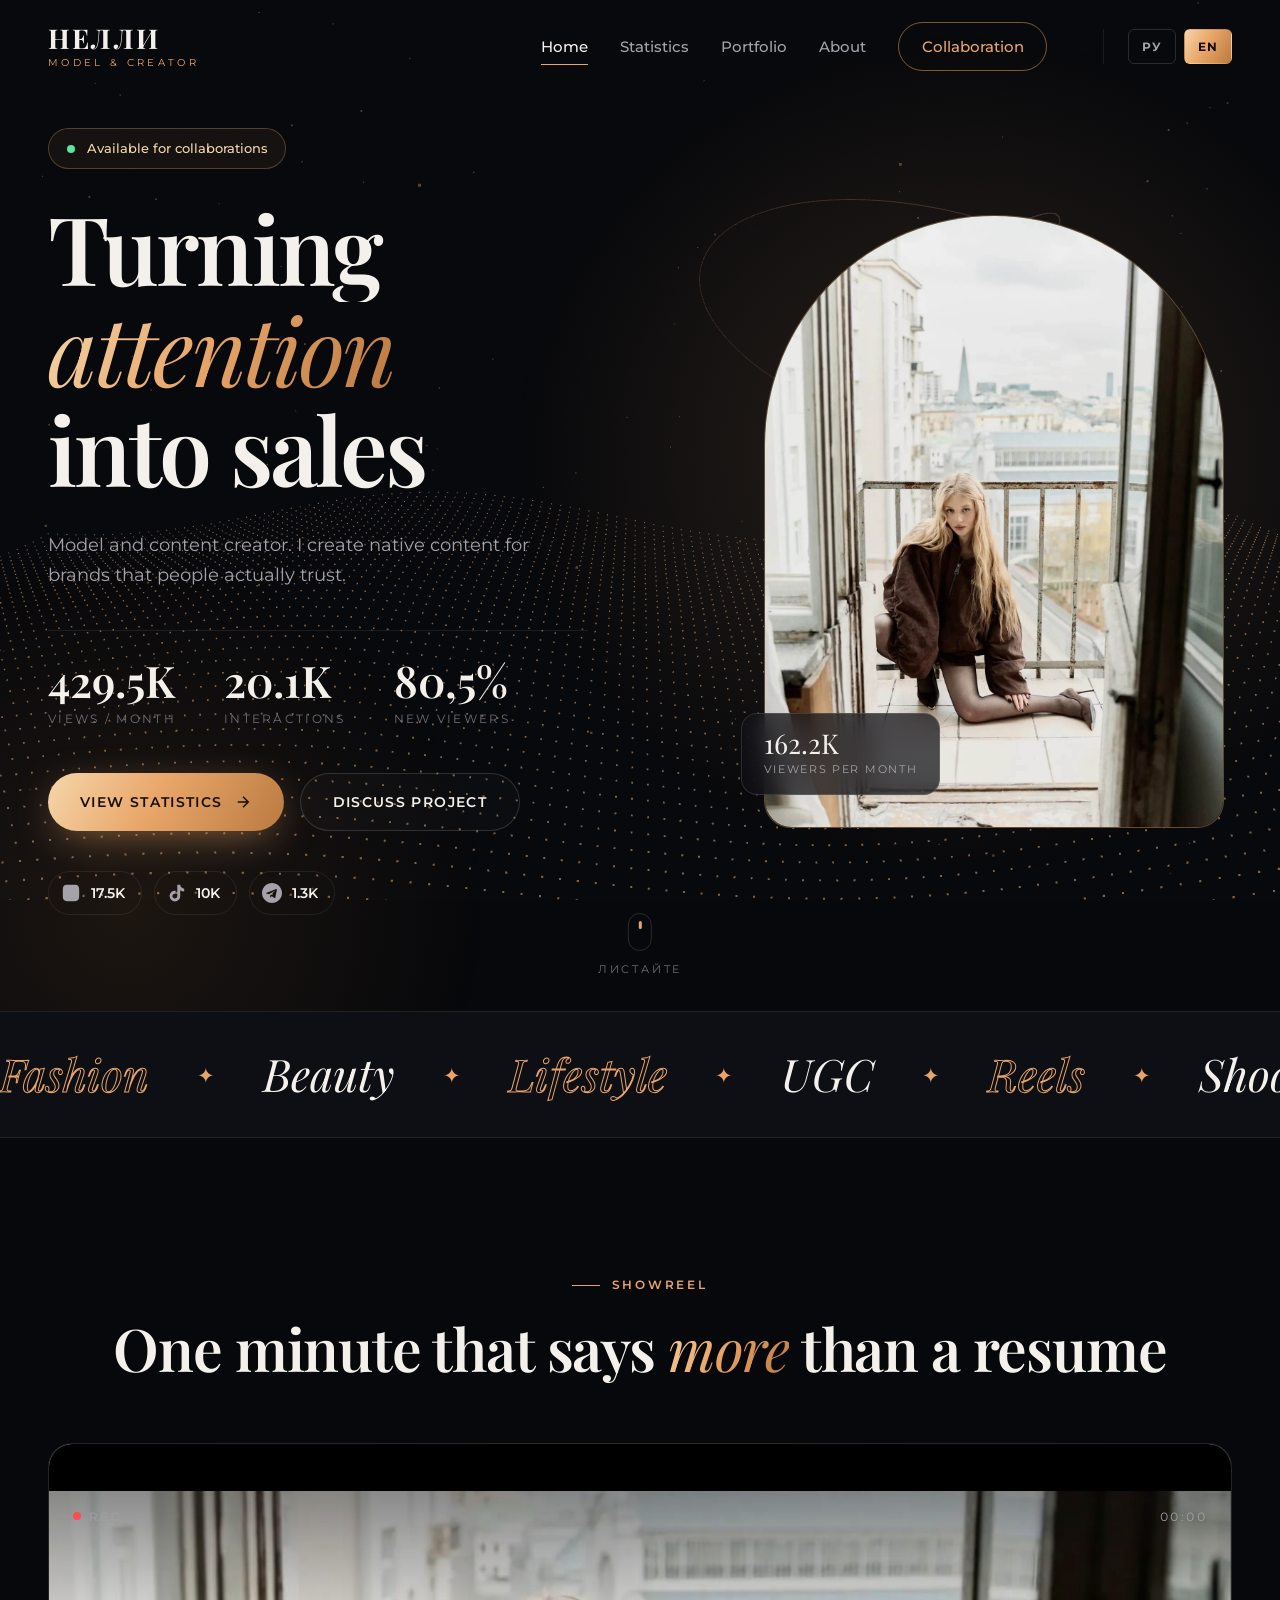
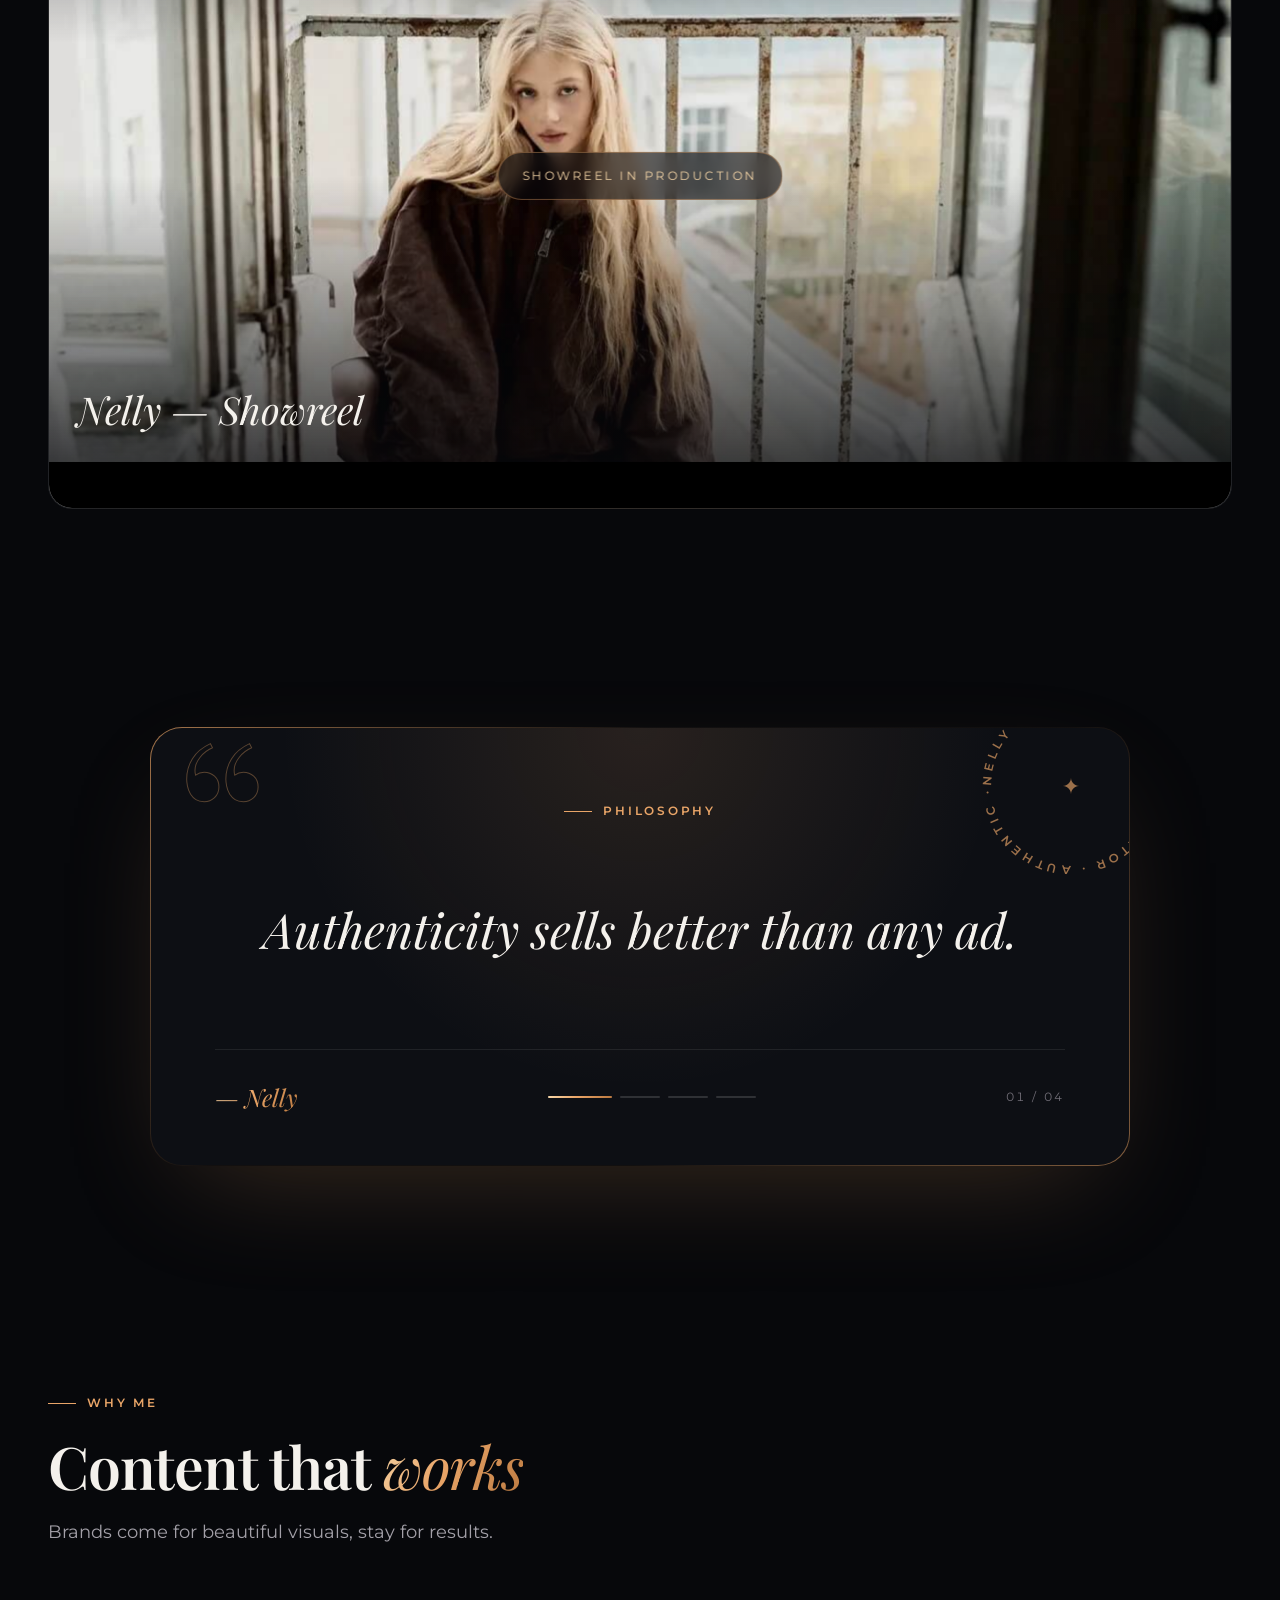
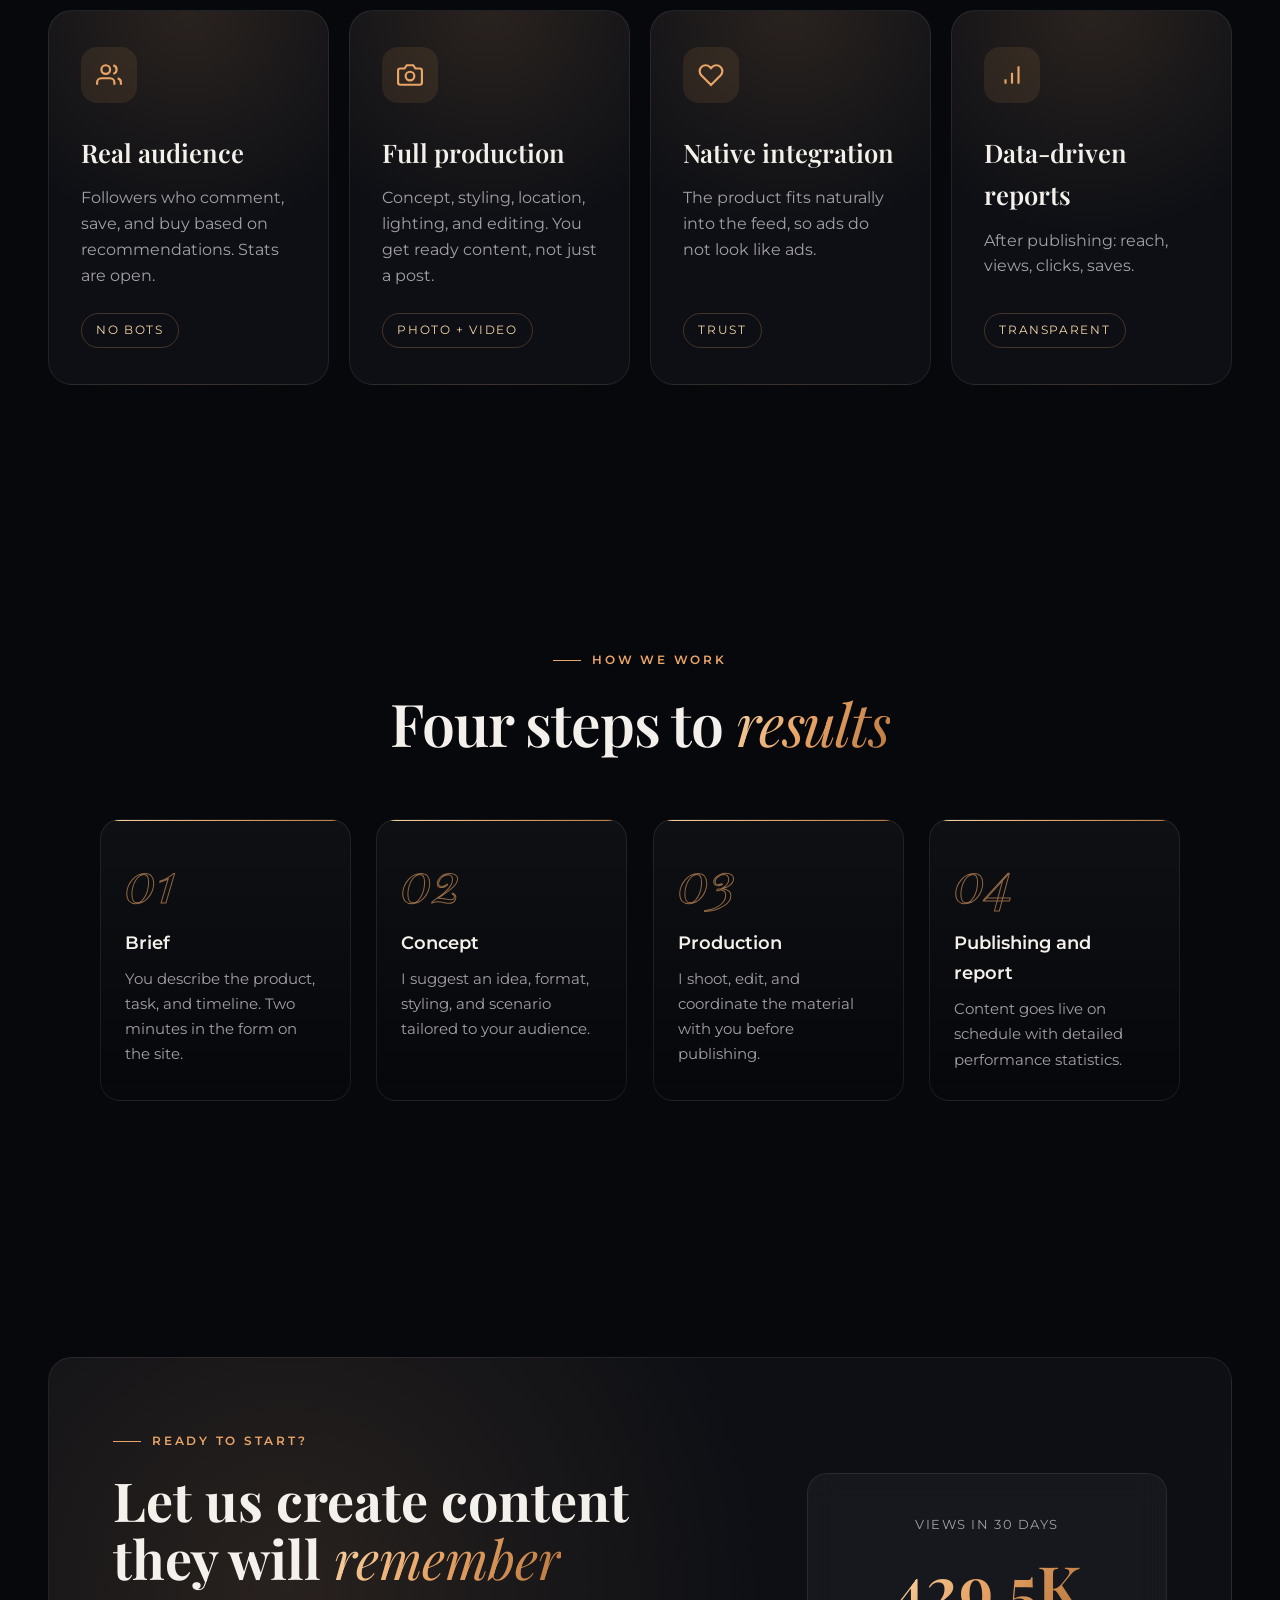
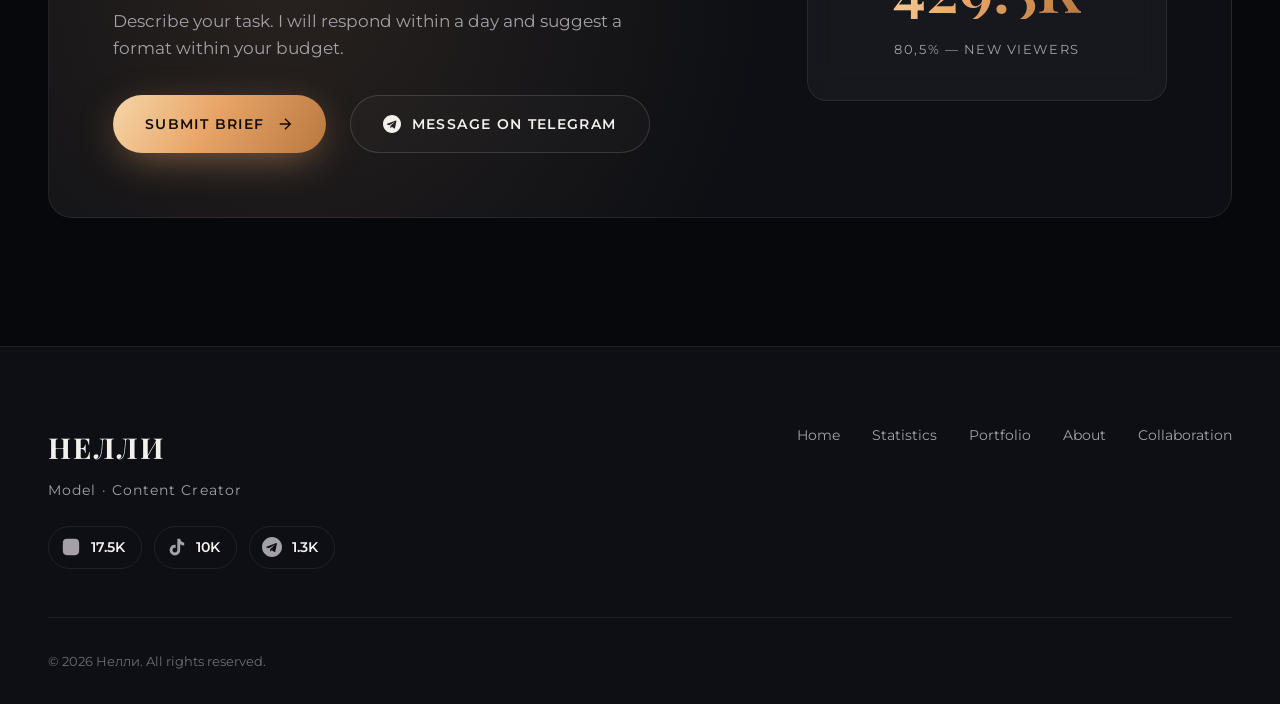
==== commit 2fa2959d: "Update index.html" ====
--- a/index.html
+++ b/index.html
@@ -5,12 +5,12 @@
   <meta name="viewport" content="width=device-width, initial-scale=1.0">
 <title>Нелли Вод (nelly_vod) — модель и контент-креатор</title>
   <meta name="description" content="Нелли Вод (@nelly_vod) — модель и контент-креатор. 429K просмотров в месяц. Рекламные интеграции, UGC и съёмки для брендов.">
-  <link rel="canonical" href="https://nelly-vod.ru/">
+  <link rel="canonical" href="https://nellyvod.ru/">
   <meta property="og:type" content="website">
   <meta property="og:title" content="Нелли Вод — модель и контент-креатор">
   <meta property="og:description" content="Рекламные интеграции, UGC и съёмки для брендов. Статистика открыта.">
-  <meta property="og:url" content="https://nelly-vod.ru/">
-  <meta property="og:image" content="https://nelly-vod.ru/images/hero.jpg">
+  <meta property="og:url" content="https://nellyvod.ru/">
+  <meta property="og:image" content="https://nellyvod.ru//images/hero.jpg">
   <meta name="twitter:card" content="summary_large_image">
   <script type="application/ld+json">
   {
@@ -19,12 +19,12 @@
     "name": "Нелли Вод",
     "alternateName": ["Нелли", "Nelly Vod", "nelly_vod"],
     "jobTitle": "Модель и контент-креатор",
-    "url": "https://nelly-vod.ru/",
-    "image": "https://nelly-vod.ru/images/hero.jpg",
+    "url": "https://nellyvod.ru/",
+    "image": "https://nellyvod.ru/images/hero.jpg",
     "sameAs": [
       "https://www.instagram.com/nelly_vod",
       "https://www.tiktok.com/@nelly_vod",
-      "https://t.me/nelly_vod"
+      "https://t.me/Nelly_Vod"
     ]
   }
   </script>
@@ -327,4 +327,4 @@
   <script src="js/mobile-fx.js"></script>
   <script src="js/fx3d.js"></script>
 </body>
-</html>+</html>
